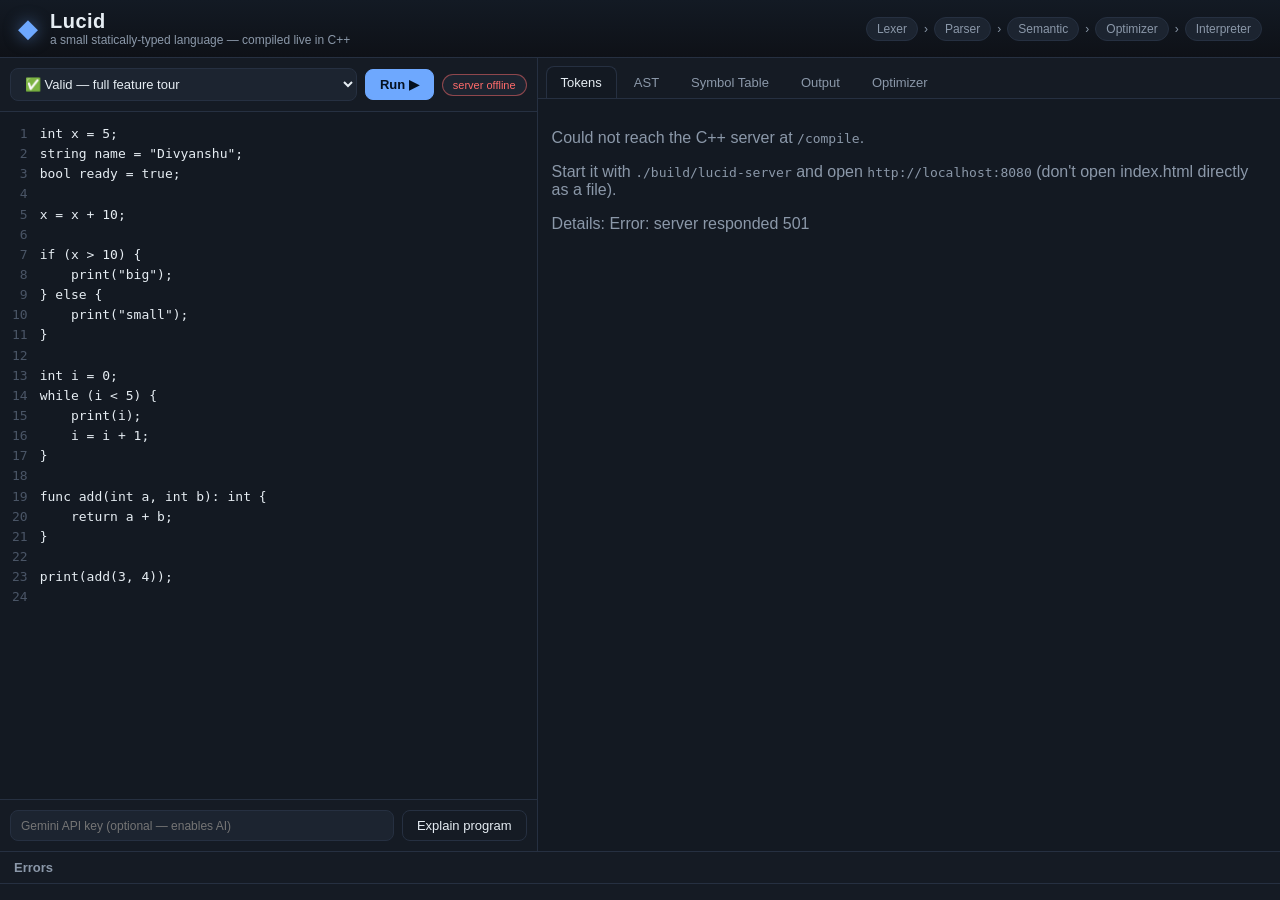
==== web/index.html @ 65cf8571 "Initial commit: Lucid compiler and web playground C++17 implementation of the Lucid language: lexer," ====
<!DOCTYPE html>
<html lang="en">
<head>
  <meta charset="UTF-8">
  <meta name="viewport" content="width=device-width, initial-scale=1.0">
  <title>Lucid — Live Compiler Playground</title>
  <link rel="stylesheet" href="style.css">
</head>
<body>
  <header class="topbar">
    <div class="brand">
      <span class="logo">◆</span>
      <div>
        <h1>Lucid</h1>
        <p>a small statically-typed language &mdash; compiled live in C++</p>
      </div>
    </div>
    <div class="pipeline">
      <span class="phase" data-phase="lexical">Lexer</span><i>›</i>
      <span class="phase" data-phase="syntax">Parser</span><i>›</i>
      <span class="phase" data-phase="semantic">Semantic</span><i>›</i>
      <span class="phase" data-phase="optimizer">Optimizer</span><i>›</i>
      <span class="phase" data-phase="runtime">Interpreter</span>
    </div>
  </header>

  <main class="workspace">
    <!-- LEFT: editor -->
    <section class="editor-pane">
      <div class="toolbar">
        <select id="examples" title="Load an example program"></select>
        <button id="runBtn" class="primary">Run ▶</button>
        <span id="statusPill" class="pill">ready</span>
      </div>
      <div class="editor-wrap">
        <div id="gutter" class="gutter"></div>
        <textarea id="editor" spellcheck="false" autocomplete="off"
                  autocorrect="off" autocapitalize="off"></textarea>
      </div>
      <div class="ai-bar">
        <input id="apiKey" type="password" placeholder="Gemini API key (optional — enables AI)">
        <button id="explainProgramBtn" class="ghost" title="Ask Gemini to explain what this program does">Explain program</button>
      </div>
    </section>

    <!-- RIGHT: results -->
    <section class="results-pane">
      <nav class="tabs">
        <button class="tab active" data-tab="tokens">Tokens</button>
        <button class="tab" data-tab="ast">AST</button>
        <button class="tab" data-tab="symbols">Symbol Table</button>
        <button class="tab" data-tab="output">Output</button>
        <button class="tab" data-tab="optimizer">Optimizer</button>
      </nav>
      <div class="panels">
        <div class="panel active" id="panel-tokens"></div>
        <div class="panel" id="panel-ast"></div>
        <div class="panel" id="panel-symbols"></div>
        <div class="panel" id="panel-output"></div>
        <div class="panel" id="panel-optimizer"></div>
      </div>
    </section>
  </main>

  <!-- BOTTOM: errors -->
  <section class="errors-pane" id="errorsPane">
    <div class="errors-head">
      <span id="errorsTitle">Errors</span>
    </div>
    <div id="errorsList" class="errors-list"></div>
  </section>

  <!-- AI modal -->
  <div class="modal-backdrop" id="aiModal" hidden>
    <div class="modal">
      <div class="modal-head">
        <span id="aiTitle">AI Assistant</span>
        <button id="aiClose" class="icon-btn">✕</button>
      </div>
      <div class="modal-body" id="aiBody"></div>
    </div>
  </div>

  <script src="examples.js"></script>
  <script src="app.js"></script>
</body>
</html>
---- web/style.css ----
/* ===========================================================================
   Lucid playground — dark, modern, presentation-friendly.
   =========================================================================== */
:root {
  --bg:        #0e1117;
  --bg-2:      #151b24;
  --bg-3:      #1c2430;
  --panel:     #131922;
  --border:    #263041;
  --text:      #e6edf3;
  --muted:     #8b98a9;
  --accent:    #6ea8fe;
  --accent-2:  #7ee787;
  --purple:    #d2a8ff;
  --orange:    #ffa657;
  --pink:      #ff7b9c;
  --red:       #ff6b6b;
  --yellow:    #f2cc60;
  --green:     #56d364;
  --mono: "SF Mono", "JetBrains Mono", "Fira Code", Menlo, Consolas, monospace;
  --sans: -apple-system, BlinkMacSystemFont, "Segoe UI", Roboto, sans-serif;
}

* { box-sizing: border-box; }
html, body { height: 100%; }
body {
  margin: 0;
  font-family: var(--sans);
  background: var(--bg);
  color: var(--text);
  display: flex;
  flex-direction: column;
  overflow: hidden;
}

/* ---- top bar ---- */
.topbar {
  display: flex; align-items: center; justify-content: space-between;
  padding: 10px 18px;
  background: linear-gradient(180deg, #131a24, #0e1117);
  border-bottom: 1px solid var(--border);
  flex: 0 0 auto;
}
.brand { display: flex; align-items: center; gap: 12px; }
.brand .logo {
  font-size: 26px; color: var(--accent);
  filter: drop-shadow(0 0 8px rgba(110,168,254,.5));
}
.brand h1 { margin: 0; font-size: 20px; letter-spacing: .5px; }
.brand p { margin: 0; font-size: 12px; color: var(--muted); }

.pipeline { display: flex; align-items: center; gap: 6px; font-size: 12px; }
.pipeline i { color: var(--muted); font-style: normal; }
.pipeline .phase {
  padding: 4px 10px; border-radius: 20px;
  background: var(--bg-3); color: var(--muted);
  border: 1px solid var(--border); transition: all .2s;
}
.pipeline .phase.ok   { color: var(--green);  border-color: rgba(86,211,100,.4); }
.pipeline .phase.err  { color: var(--red); border-color: rgba(255,107,107,.5); background: rgba(255,107,107,.08); }
.pipeline .phase.skip { opacity: .4; }

/* ---- workspace ---- */
.workspace {
  flex: 1 1 auto;
  display: grid;
  grid-template-columns: minmax(360px, 42%) 1fr;
  min-height: 0;
}

/* ---- editor ---- */
.editor-pane {
  display: flex; flex-direction: column;
  border-right: 1px solid var(--border);
  min-width: 0; min-height: 0; overflow: hidden;
}
.toolbar {
  display: flex; gap: 8px; align-items: center;
  padding: 10px; border-bottom: 1px solid var(--border);
  background: var(--bg-2);
}
select, input, button { font-family: var(--sans); }
#examples {
  flex: 1; padding: 7px 10px; border-radius: 8px;
  background: var(--bg-3); color: var(--text); border: 1px solid var(--border);
  font-size: 13px;
}
button {
  cursor: pointer; border: 1px solid var(--border);
  background: var(--bg-3); color: var(--text);
  padding: 7px 14px; border-radius: 8px; font-size: 13px;
  transition: all .15s;
}
button:hover { background: var(--border); }
button.primary { background: var(--accent); color: #04101f; border-color: var(--accent); font-weight: 600; }
button.primary:hover { filter: brightness(1.1); }
button.ghost { background: transparent; }
.pill {
  font-size: 11px; padding: 4px 10px; border-radius: 20px;
  background: var(--bg-3); color: var(--muted); border: 1px solid var(--border);
  white-space: nowrap;
}
.pill.ok  { color: var(--green); border-color: rgba(86,211,100,.4); }
.pill.err { color: var(--red); border-color: rgba(255,107,107,.5); }
.pill.busy{ color: var(--yellow); }

.editor-wrap {
  flex: 1; display: flex; min-height: 0;
  background: var(--panel); overflow: hidden;
}
.gutter {
  padding: 12px 8px 12px 12px; text-align: right;
  color: #4a5566; font-family: var(--mono); font-size: 13px; line-height: 1.55;
  user-select: none; white-space: pre; overflow: hidden; flex: 0 0 auto;
}
#editor {
  flex: 1; border: 0; resize: none; outline: none;
  background: transparent; color: var(--text);
  font-family: var(--mono); font-size: 13px; line-height: 1.55;
  padding: 12px 14px 12px 4px; white-space: pre; overflow: auto;
}
.ai-bar {
  display: flex; gap: 8px; padding: 10px;
  border-top: 1px solid var(--border); background: var(--bg-2);
}
#apiKey {
  flex: 1; padding: 7px 10px; border-radius: 8px;
  background: var(--bg-3); color: var(--text); border: 1px solid var(--border);
  font-size: 12px;
}

/* ---- results ---- */
.results-pane { display: flex; flex-direction: column; min-width: 0; min-height: 0; overflow: hidden; }
.tabs {
  display: flex; gap: 2px; padding: 8px 8px 0;
  background: var(--bg-2); border-bottom: 1px solid var(--border);
}
.tab {
  border: 1px solid transparent; border-bottom: none;
  background: transparent; color: var(--muted);
  border-radius: 8px 8px 0 0; padding: 8px 14px; font-size: 13px;
}
.tab:hover { color: var(--text); background: var(--bg-3); }
.tab.active {
  color: var(--text); background: var(--panel);
  border-color: var(--border);
}
.panels { flex: 1; position: relative; min-height: 0; background: var(--panel); }
.panel {
  position: absolute; inset: 0; overflow: auto; padding: 14px;
  display: none;
}
.panel.active { display: block; }

/* tokens table */
table.tokens { width: 100%; border-collapse: collapse; font-size: 12.5px; }
table.tokens th, table.tokens td {
  text-align: left; padding: 6px 10px; border-bottom: 1px solid var(--border);
}
table.tokens th { color: var(--muted); font-weight: 600; position: sticky; top: -14px; background: var(--panel); }
table.tokens td.pos { color: var(--muted); font-family: var(--mono); white-space: nowrap; }
table.tokens td.type { color: var(--accent); font-family: var(--mono); }
table.tokens td.val { font-family: var(--mono); color: var(--text); }
.tok-count { color: var(--muted); font-size: 12px; margin-bottom: 8px; }

/* AST svg */
.ast-hint { color: var(--muted); font-size: 12px; margin-bottom: 6px; }
#astSvgWrap { overflow: auto; height: calc(100% - 24px); }
svg.ast text { font-family: var(--mono); font-size: 11px; }
svg.ast .edge { stroke: var(--border); stroke-width: 1.5; fill: none; }
svg.ast .node rect { stroke-width: 1.5; rx: 7; }
svg.ast .node .label { fill: var(--text); }
svg.ast .node .line { fill: var(--muted); font-size: 9px; }

/* symbol table */
.sym-group h3 { font-size: 13px; color: var(--muted); margin: 4px 0 8px; text-transform: uppercase; letter-spacing: .6px; }
table.sym { width: 100%; border-collapse: collapse; font-size: 12.5px; margin-bottom: 18px; }
table.sym th, table.sym td { text-align: left; padding: 6px 10px; border-bottom: 1px solid var(--border); }
table.sym th { color: var(--muted); }
table.sym td.name { font-family: var(--mono); color: var(--accent-2); }
table.sym td.ty { font-family: var(--mono); color: var(--purple); }
.badge { font-size: 11px; padding: 1px 8px; border-radius: 20px; background: var(--bg-3); border: 1px solid var(--border); color: var(--muted); }

/* output */
.output-box {
  font-family: var(--mono); font-size: 13px; white-space: pre-wrap;
  background: var(--bg); border: 1px solid var(--border); border-radius: 10px;
  padding: 14px; min-height: 60px; line-height: 1.6;
}
.output-empty { color: var(--muted); }

/* optimizer */
.opt-metrics { display: flex; gap: 14px; margin-bottom: 16px; flex-wrap: wrap; }
.metric {
  background: var(--bg-3); border: 1px solid var(--border); border-radius: 12px;
  padding: 14px 18px; min-width: 120px;
}
.metric .num { font-size: 26px; font-weight: 700; }
.metric .lbl { font-size: 11px; color: var(--muted); text-transform: uppercase; letter-spacing: .5px; }
.metric.good .num { color: var(--green); }
.opt-bar-wrap { margin: 8px 0 20px; }
.opt-bar { height: 10px; background: var(--bg-3); border-radius: 10px; overflow: hidden; border: 1px solid var(--border); }
.opt-bar > span { display: block; height: 100%; background: linear-gradient(90deg, var(--accent), var(--accent-2)); }
.opt-sub { font-size: 12px; color: var(--muted); margin-top: 6px; }
.opt-cols { display: grid; grid-template-columns: 1fr 1fr; gap: 14px; }
.opt-cols h4 { margin: 0 0 8px; font-size: 12px; color: var(--muted); }
.opt-tree { font-family: var(--mono); font-size: 11.5px; white-space: pre; background: var(--bg); border: 1px solid var(--border); border-radius: 10px; padding: 12px; overflow: auto; line-height: 1.5; }

/* ---- errors ---- */
.errors-pane {
  flex: 0 0 auto; max-height: 30vh; display: flex; flex-direction: column;
  border-top: 1px solid var(--border); background: var(--bg-2);
}
.errors-head {
  padding: 8px 14px; font-size: 13px; font-weight: 600;
  border-bottom: 1px solid var(--border); color: var(--muted);
}
.errors-list { overflow: auto; padding: 8px 12px; }
.error-item {
  border: 1px solid rgba(255,107,107,.3); border-left: 3px solid var(--red);
  background: rgba(255,107,107,.06); border-radius: 8px;
  padding: 10px 12px; margin-bottom: 8px;
}
.error-item.runtime { border-color: rgba(242,204,96,.35); border-left-color: var(--yellow); background: rgba(242,204,96,.06); }
.error-top { display: flex; align-items: center; gap: 8px; flex-wrap: wrap; }
.error-phase { font-size: 10px; text-transform: uppercase; letter-spacing: .6px; padding: 2px 8px; border-radius: 20px; background: var(--bg-3); border: 1px solid var(--border); color: var(--muted); }
.error-loc { font-family: var(--mono); font-size: 12px; color: var(--muted); }
.error-msg { margin: 6px 0; font-size: 13px; }
.error-snip { font-family: var(--mono); font-size: 12px; color: var(--pink); background: var(--bg); padding: 6px 10px; border-radius: 6px; border: 1px solid var(--border); overflow-x: auto; }
.error-actions { margin-top: 8px; display: flex; gap: 8px; }
.error-actions button { padding: 5px 12px; font-size: 12px; }
.error-actions .explain { border-color: rgba(110,168,254,.5); color: var(--accent); }
.error-actions .fix { border-color: rgba(126,231,135,.5); color: var(--accent-2); }
.no-errors { color: var(--green); font-size: 13px; padding: 4px; }

/* ---- modal ---- */
.modal-backdrop {
  position: fixed; inset: 0; background: rgba(0,0,0,.6);
  display: flex; align-items: center; justify-content: center; z-index: 50;
  backdrop-filter: blur(3px);
}
.modal-backdrop[hidden] { display: none; }
.modal {
  width: min(760px, 92vw); max-height: 82vh; display: flex; flex-direction: column;
  background: var(--bg-2); border: 1px solid var(--border); border-radius: 14px;
  box-shadow: 0 20px 60px rgba(0,0,0,.5); overflow: hidden;
}
.modal-head {
  display: flex; align-items: center; justify-content: space-between;
  padding: 12px 16px; border-bottom: 1px solid var(--border); font-weight: 600;
}
.icon-btn { background: transparent; border: none; color: var(--muted); font-size: 16px; }
.icon-btn:hover { color: var(--text); background: transparent; }
.modal-body { padding: 16px; overflow: auto; font-size: 14px; line-height: 1.65; }
.modal-body h3 { margin: 16px 0 6px; font-size: 14px; color: var(--accent); }
.modal-body h3:first-child { margin-top: 0; }
.modal-body pre {
  background: var(--bg); border: 1px solid var(--border); border-radius: 8px;
  padding: 12px; overflow-x: auto; font-family: var(--mono); font-size: 12.5px;
}
.modal-body code { font-family: var(--mono); background: var(--bg); padding: 1px 5px; border-radius: 4px; }
.attempt {
  border: 1px solid var(--border); border-radius: 8px; padding: 10px 12px; margin-bottom: 10px;
  background: var(--bg-3);
}
.attempt .attempt-head { font-weight: 600; margin-bottom: 6px; font-size: 13px; }
.attempt.ok { border-color: rgba(86,211,100,.5); }
.attempt.fail { border-color: rgba(255,107,107,.4); }
.spinner { display: inline-block; width: 14px; height: 14px; border: 2px solid var(--border); border-top-color: var(--accent); border-radius: 50%; animation: spin .7s linear infinite; vertical-align: middle; }
@keyframes spin { to { transform: rotate(360deg); } }
.muted { color: var(--muted); }

@media (max-width: 860px) {
  .workspace { grid-template-columns: 1fr; grid-template-rows: 45% 55%; }
  .pipeline { display: none; }
}
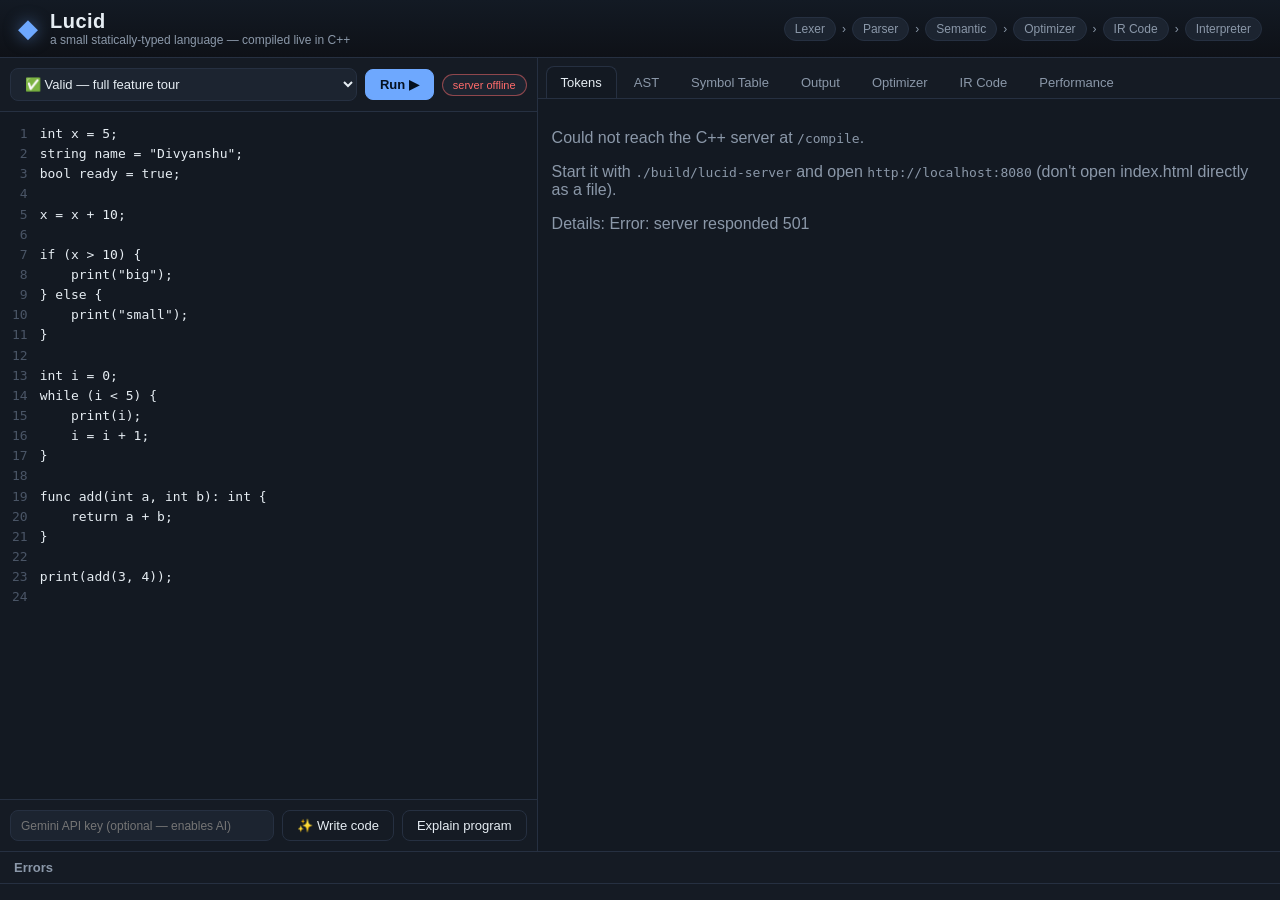
==== commit 353963ae: "Final version: IR generation, new syntax, tests, AI relay, Windows build Compiler - Phase 5: three-a" ====
--- a/web/index.html
+++ b/web/index.html
@@ -20,6 +20,7 @@
       <span class="phase" data-phase="syntax">Parser</span><i>›</i>
       <span class="phase" data-phase="semantic">Semantic</span><i>›</i>
       <span class="phase" data-phase="optimizer">Optimizer</span><i>›</i>
+      <span class="phase" data-phase="ircode">IR Code</span><i>›</i>
       <span class="phase" data-phase="runtime">Interpreter</span>
     </div>
   </header>
@@ -39,6 +40,7 @@
       </div>
       <div class="ai-bar">
         <input id="apiKey" type="password" placeholder="Gemini API key (optional — enables AI)">
+        <button id="writeCodeBtn" class="ghost" title="Describe a program in English; Gemini writes it and the compiler checks it">✨ Write code</button>
         <button id="explainProgramBtn" class="ghost" title="Ask Gemini to explain what this program does">Explain program</button>
       </div>
     </section>
@@ -51,6 +53,8 @@
         <button class="tab" data-tab="symbols">Symbol Table</button>
         <button class="tab" data-tab="output">Output</button>
         <button class="tab" data-tab="optimizer">Optimizer</button>
+        <button class="tab" data-tab="ir">IR Code</button>
+        <button class="tab" data-tab="perf">Performance</button>
       </nav>
       <div class="panels">
         <div class="panel active" id="panel-tokens"></div>
@@ -58,6 +62,8 @@
         <div class="panel" id="panel-symbols"></div>
         <div class="panel" id="panel-output"></div>
         <div class="panel" id="panel-optimizer"></div>
+        <div class="panel" id="panel-ir"></div>
+        <div class="panel" id="panel-perf"></div>
       </div>
     </section>
   </main>
--- a/web/style.css
+++ b/web/style.css
@@ -274,3 +274,41 @@
   .workspace { grid-template-columns: 1fr; grid-template-rows: 45% 55%; }
   .pipeline { display: none; }
 }
+
+/* ---- IR code panel ------------------------------------------------------- */
+.ir-note { margin: 0 0 12px; line-height: 1.6; }
+.ir-table td { font-family: var(--mono); font-size: 12.5px; white-space: pre; }
+.ir-table td.ir-n { color: var(--muted); text-align: right; width: 1%; }
+.ir-table td.ir-text { color: var(--text); }
+.ir-table tr.ir-label td.ir-text { color: var(--purple); font-weight: 600; }
+.ir-table tr.ir-jump  td.ir-text { color: var(--orange); }
+.ir-table tr.ir-call  td.ir-text { color: var(--accent); }
+.ir-table tr.ir-io    td.ir-text { color: var(--accent-2); }
+.ir-key { font-family: var(--mono); padding: 1px 6px; border-radius: 4px; background: var(--bg-3); }
+.ir-key.ir-jump { color: var(--orange); }
+.ir-key.ir-label { color: var(--purple); }
+
+/* ---- Performance panel ------------------------------------------------------ */
+.perf-h { margin: 6px 0 12px; font-size: 13px; color: var(--muted); text-transform: uppercase; letter-spacing: .6px; }
+.perf-row { display: grid; grid-template-columns: 96px 1fr 84px; gap: 12px; align-items: center; margin-bottom: 9px; }
+.perf-label { font-size: 13px; }
+.perf-track { height: 12px; background: var(--bg-3); border: 1px solid var(--border); border-radius: 10px; overflow: hidden; }
+.perf-fill { display: block; height: 100%; background: linear-gradient(90deg, var(--accent), var(--purple)); border-radius: 10px; }
+.perf-val { font-family: var(--mono); font-size: 12px; text-align: right; color: var(--muted); font-variant-numeric: tabular-nums; }
+
+/* ---- AI additions --------------------------------------------------------- */
+.ai-footer { margin: 14px 0 0; font-size: 12px; color: var(--muted); }
+.ai-inline { margin: 0 0 10px; }
+.field-label { display: block; font-size: 12px; color: var(--muted); margin: 10px 0 6px; }
+#writeDesc {
+  width: 100%; resize: vertical; padding: 10px 12px; border-radius: 8px;
+  background: var(--bg); color: var(--text); border: 1px solid var(--border);
+  font: 14px/1.5 var(--sans);
+}
+#writeDesc:focus { outline: none; border-color: var(--accent); }
+.idea-row { display: flex; flex-wrap: wrap; gap: 6px; margin: 10px 0 12px; }
+.chip { font-size: 12px; padding: 4px 10px; border-radius: 999px; }
+#writeResult { margin-top: 14px; }
+.verdict { margin: 10px 0 12px; padding: 8px 12px; border-radius: 8px; }
+.verdict.ok  { background: rgba(86,211,100,.08); border: 1px solid rgba(86,211,100,.35); }
+.verdict.bad { background: rgba(242,204,96,.08); border: 1px solid rgba(242,204,96,.35); }
